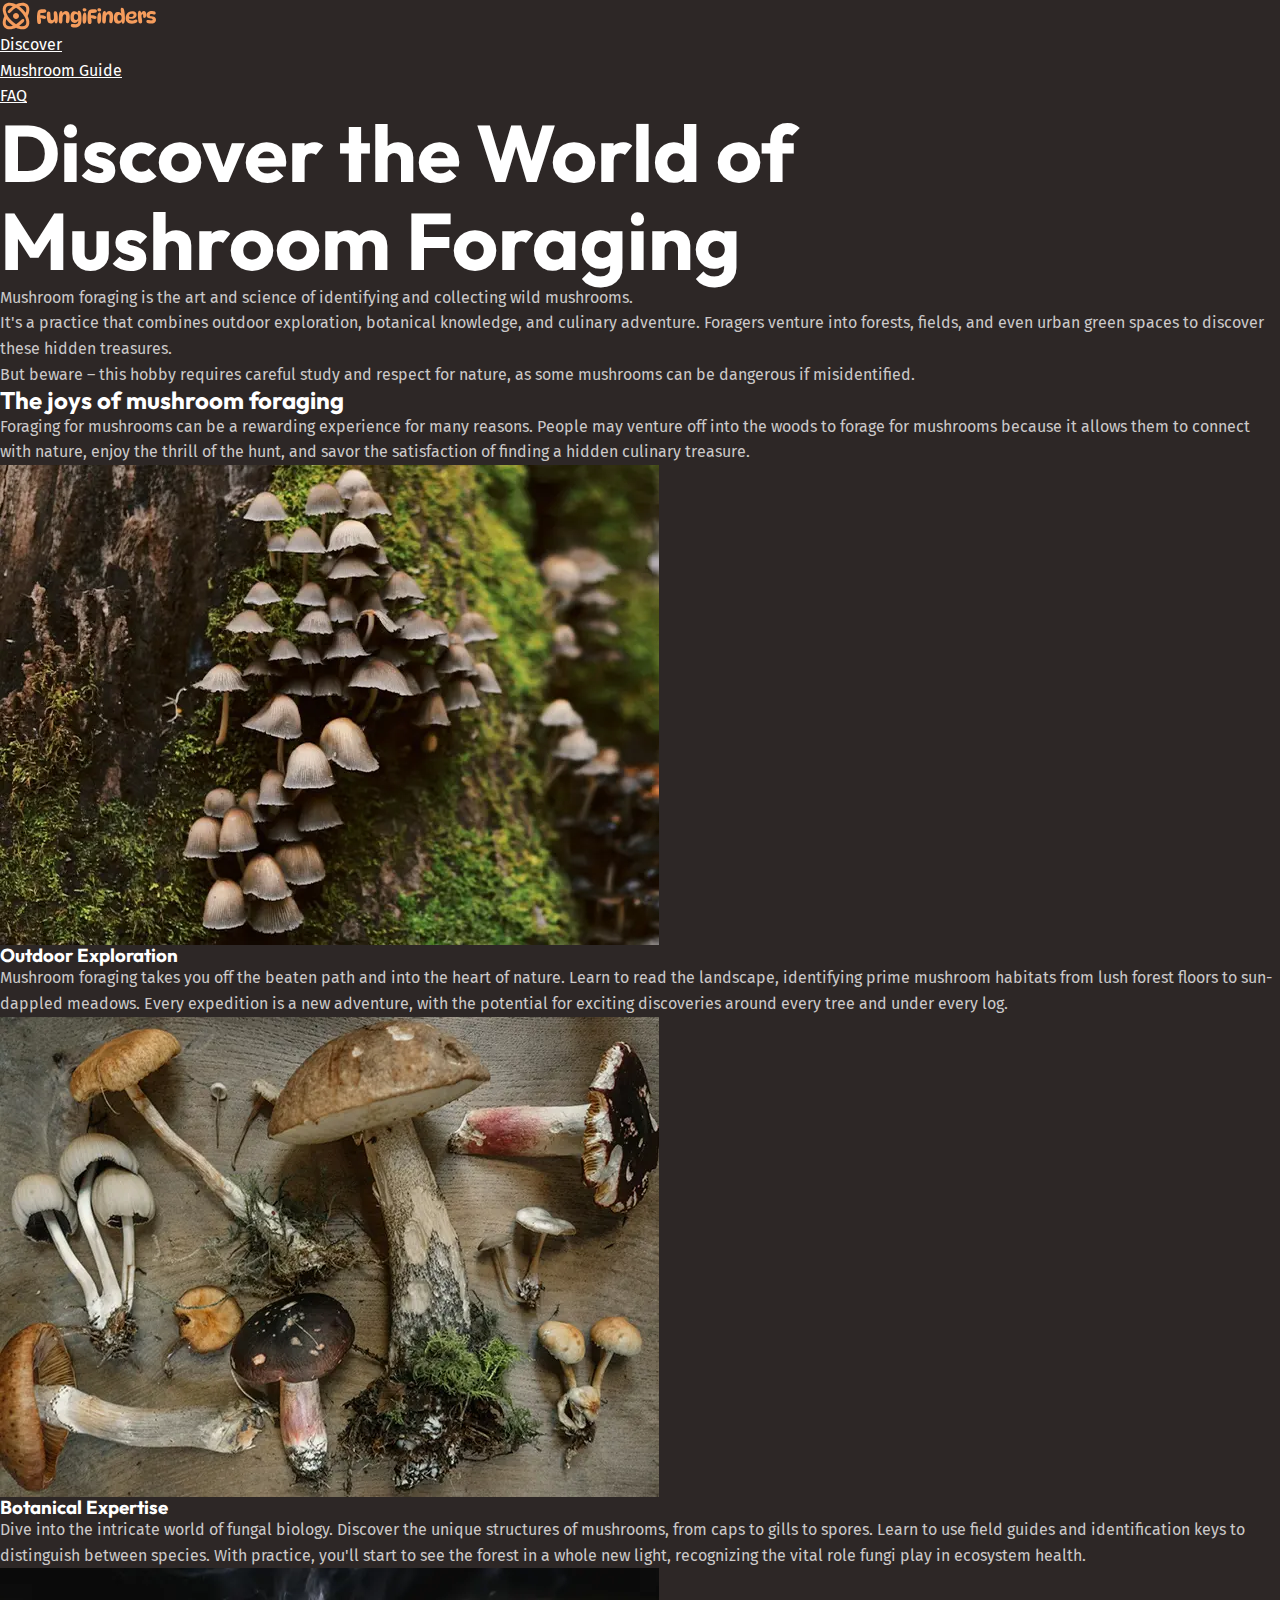
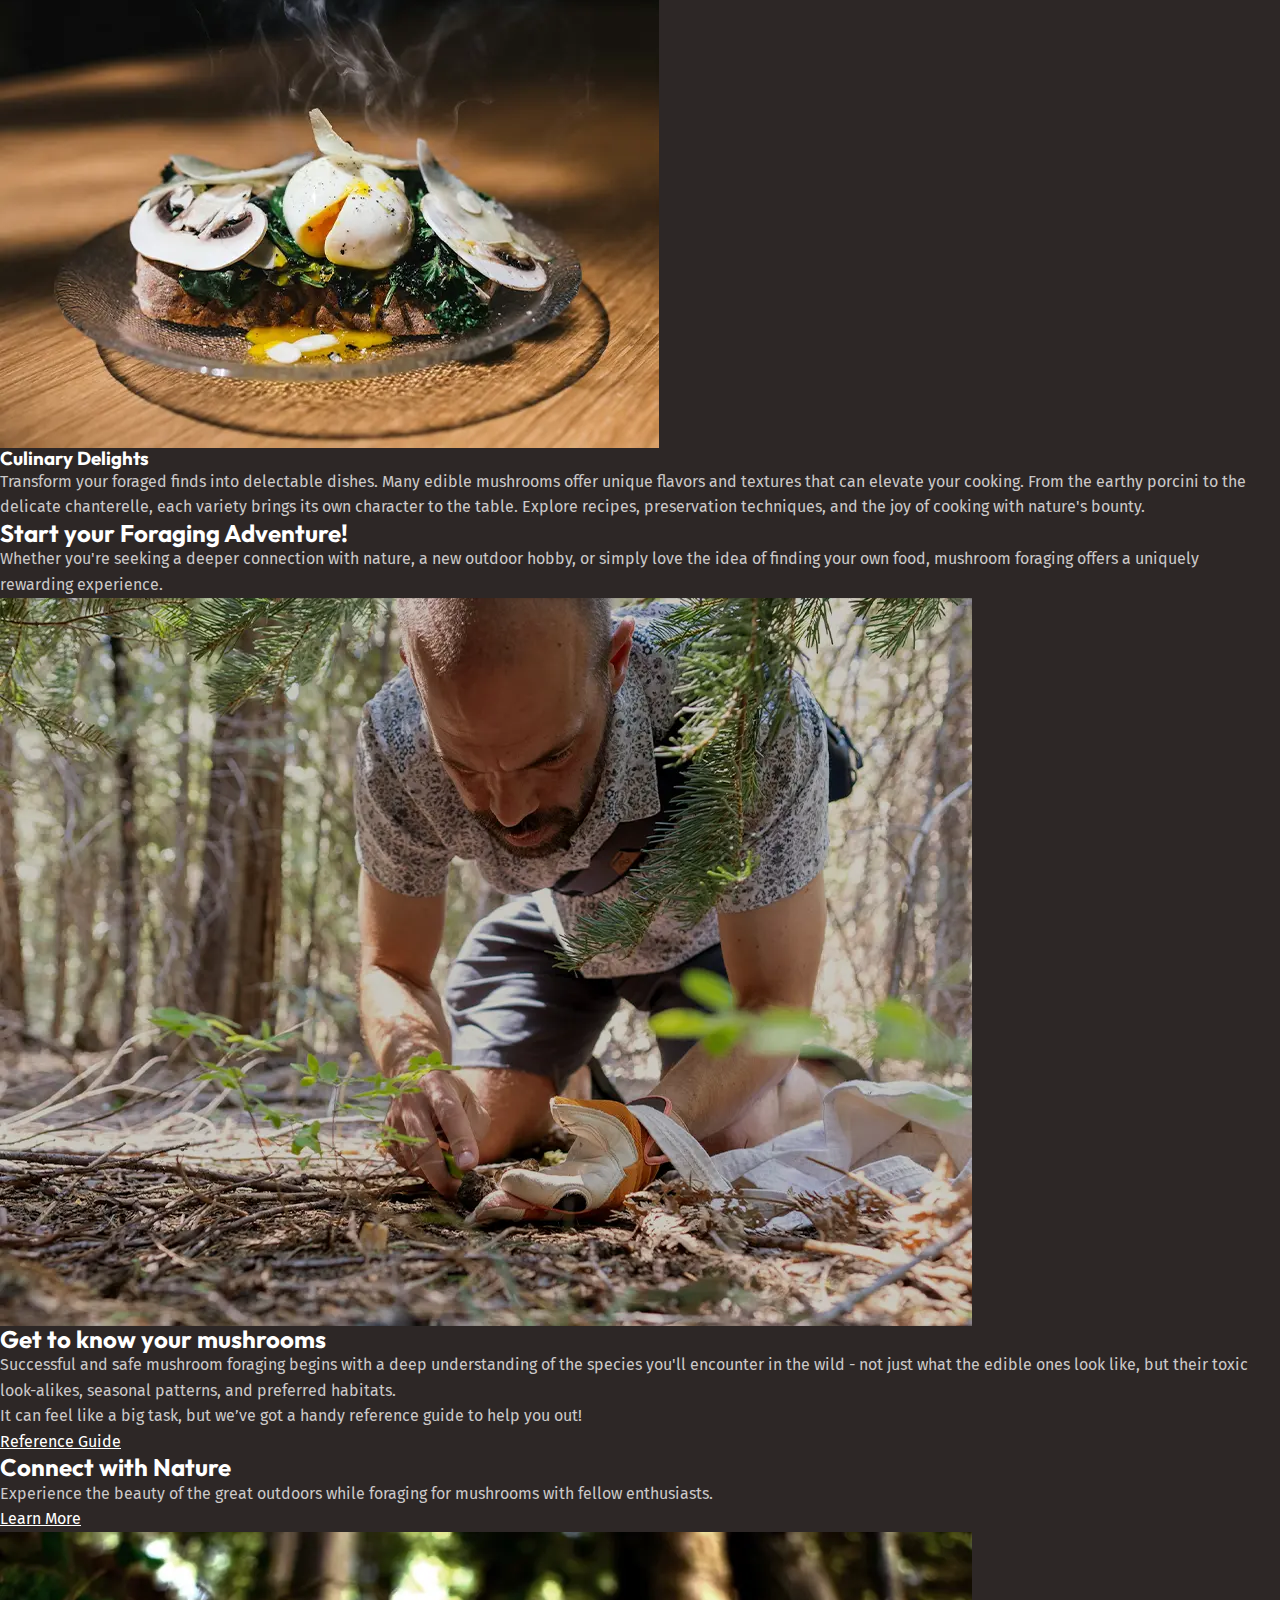
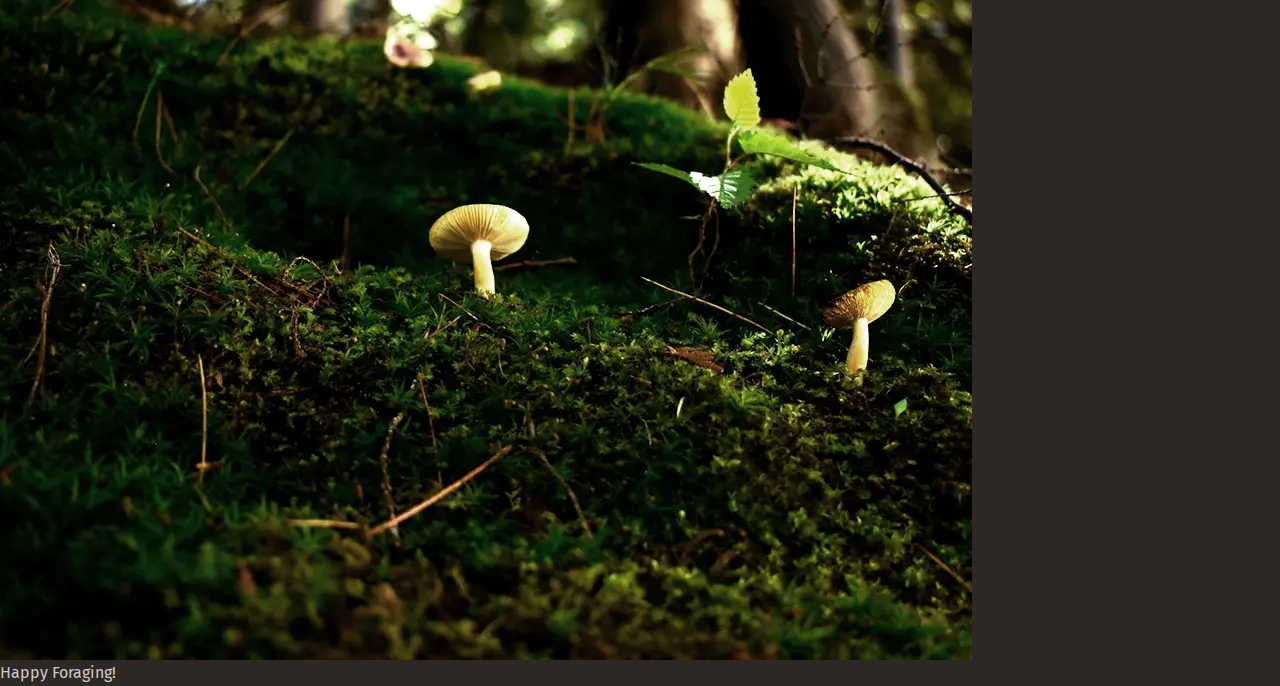
==== index.html @ 6bea9996 "Add home page html Structure, Css Reset and Add Assets" ====
<!DOCTYPE html>
<html lang="en">
  <head>
    <meta charset="UTF-8" />
    <meta name="viewport" content="width=device-width, initial-scale=1.0" />
    <title>Fungi Finders</title>
    <link href="https://fonts.googleapis.com" rel="preconnect" />
    <link href="https://fonts.gstatic.com" rel="preconnect" crossorigin />
    <link
      href="https://fonts.googleapis.com/css2?family=Fira+Sans:wght@400;700&family=Outfit:wght@100..900&display=swap"
      rel="stylesheet"
    />
    <link href="css/style.css" rel="stylesheet" />
  </head>
  <body>
    <header class="primary-header">
      <img src="/assets/fungi-finders.svg" alt="Fungi Finders" />
      <nav class="primary-navigation">
        <ul role="list">
          <li><a href="/">Discover</a></li>
          <li><a href="#">Mushroom Guide</a></li>
          <li><a href="#">FAQ</a></li>
        </ul>
      </nav>
    </header>

    <main>
      <section class="hero">
        <h1>Discover the World of Mushroom Foraging</h1>
        <p>
          Mushroom foraging is the art and science of identifying and collecting
          wild mushrooms.
        </p>
        <p>
          It's a practice that combines outdoor exploration, botanical
          knowledge, and culinary adventure. Foragers venture into forests,
          fields, and even urban green spaces to discover these hidden
          treasures.
        </p>
        <p>
          But beware – this hobby requires careful study and respect for nature,
          as some mushrooms can be dangerous if misidentified.
        </p>
      </section>
    </main>

    <section>
      <h2>The joys of mushroom foraging</h2>
      <p>
        Foraging for mushrooms can be a rewarding experience for many reasons.
        People may venture off into the woods to forage for mushrooms because it
        allows them to connect with nature, enjoy the thrill of the hunt, and
        savor the satisfaction of finding a hidden culinary treasure.
      </p>

      <div>
        <div class="card">
          <img
            src="/assets/outdoor-exploration.webp"
            alt="Tightly grouped brown mushrooms growing up a mossy tree trunk."
          />
          <h3>Outdoor Exploration</h3>
          <p>
            Mushroom foraging takes you off the beaten path and into the heart
            of nature. Learn to read the landscape, identifying prime mushroom
            habitats from lush forest floors to sun-dappled meadows. Every
            expedition is a new adventure, with the potential for exciting
            discoveries around every tree and under every log.
          </p>
        </div>
        <div class="card">
          <img
            src="/assets/botanical-expertise.webp"
            alt="Wild mushrooms on a table."
          />
          <h3>Botanical Expertise</h3>
          <p>
            Dive into the intricate world of fungal biology. Discover the unique
            structures of mushrooms, from caps to gills to spores. Learn to use
            field guides and identification keys to distinguish between species.
            With practice, you'll start to see the forest in a whole new light,
            recognizing the vital role fungi play in ecosystem health.
          </p>
        </div>
        <div class="card">
          <img
            src="/assets/culinary-delight.webp"
            alt="A plate of food with mushrooms on top."
          />
          <h3>Culinary Delights</h3>
          <p>
            Transform your foraged finds into delectable dishes. Many edible
            mushrooms offer unique flavors and textures that can elevate your
            cooking. From the earthy porcini to the delicate chanterelle, each
            variety brings its own character to the table. Explore recipes,
            preservation techniques, and the joy of cooking with nature's
            bounty.
          </p>
        </div>
      </div>
    </section>

    <section>
      <h2>Start your <span>Foraging Adventure!</span></h2>
      <p>
        Whether you're seeking a deeper connection with nature, a new outdoor
        hobby, or simply love the idea of finding your own food, mushroom
        foraging offers a uniquely rewarding experience.
      </p>
    </section>

    <section>
      <div>
        <div>
          <img
            src="/assets/get-to-know.webp"
            alt="A man on his hand and knees harvesting a wild mushroom in the forst"
          />
        </div>

        <div>
          <h2>Get to know your mushrooms</h2>
          <p>
            Successful and safe mushroom foraging begins with a deep
            understanding of the species you'll encounter in the wild - not just
            what the edible ones look like, but their toxic look-alikes,
            seasonal patterns, and preferred habitats.
          </p>
          <p>
            It can feel like a big task, but we’ve got a handy reference guide
            to help you out!
          </p>
          <a href="#" class="button">Reference Guide</a>
        </div>
      </div>
    </section>

    <section>
      <div>
        <div>
          <h2>Connect with Nature</h2>
          <p>
            Experience the beauty of the great outdoors while foraging for
            mushrooms with fellow enthusiasts.
          </p>
          <a href="#">Learn More</a>
        </div>

        <div>
          <img
            src="/assets/nature.webp"
            alt="A small white mushroom growing on a mossy forest floor."
          />
        </div>
      </div>
    </section>

    <footer class="site-footer">
      <p>Happy Foraging!</p>
      <a href="mailto:Abdullahgo924@gmail.com"></a>
    </footer>
  </body>
</html>
---- css/style.css ----
@layer reset, base;

@layer reset {
  *,
  *::before,
  *::after {
    box-sizing: border-box;
  }

  html {
    -moz-text-size-adjust: none;
    -webkit-text-size-adjust: none;
    text-size-adjust: none;
  }

  body,
  h1,
  h2,
  h3,
  h4,
  p,
  figure,
  blockquote,
  dl,
  dd {
    margin: 0;
  }

  [role="list"] {
    list-style: none;
    margin: 0;
    padding: 0;
  }

  body {
    min-block-size: 100vh;
    line-height: 1.6;
  }

  h1,
  h2,
  h3,
  button,
  input,
  label {
    line-height: 1.1;
  }

  h1,
  h2,
  h3,
  h4 {
    text-wrap: balance;
  }

  p,
  li {
    text-wrap: pretty;
  }

  img,
  picture {
    max-inline-size: 100%;
    display: block;
  }

  input,
  button,
  textarea,
  select {
    font: inherit;
  }
}

@layer base {
  :root {
    /* colors */
    --clr-black: #000501;
    --clr-white: #ffffff;
    --clr-tan: #b6b57b;
    --clr-green: #31b28a;
    --clr-blue: #007bff;
    --clr-lightgreen: #8cdfc5;
    --clr-red: #ff4404;

    --clr-green-400: #659477;
    --clr-greeen-500: #3b8256;
    --clr-green-600: #23412f;
    --clr-brown-500: #423d3c;
    --clr-brown-600: #383231;
    --clr-brown-700: #2d2726;
    --clr-brown-800: #292424;
    --clr-brown-900: #221e1e;
    --clr-orange-500: #875c36;
    --clr-gray-100: #cbc9c9;
    --clr-brand-400: #f7b687;
    --clr-brand-500: #f59c5c;
    --clr-red-500: #7e3e3f;
    --clr-teal-500: #377e86;

    --shadow: rgba(0, 0, 0, 0.15) 0px 4px 12px;

    /* fonts, font sizes */

    --ff-heading: "Outfit", sans-serif;
    --ff-body: "Fira Sans", sans-serif;

    --fs-300: 0.875rem;
    --fs-400: 1rem;
    --fs-500: 1.125rem;
    --fs-600: 1.25rem;
    --fs-700: 1.5rem;
    --fs-800: 2rem;
    --fs-900: 3.75rem;
    --fs-1000: 3.75rem;

    @media (width > 760px) {
      --fs-500: 1.25rem;
      --fs-600: 1.5rem;
      --fs-700: 2rem;
      --fs-800: 3rem;
      --fs-900: 5rem;
      --fs-1000: 7.5rem;
    }
  }

  :root {
    /* color of the text */
    --text-main: var(--clr-gray-100);
    --text-high-contrast: var(--clr-white);
    --text-brand: var(--clr-brand-500);
    --text-brand-light: var(--clr-brand-400);

    /* color of the bg */
    --background-accent-light: var(--clr-green-400);
    --background-accent-main: var(--clr-green-500);
    --background-accent-dark: var(--clr-green-600);

    --background-extra-light: var(--clr-brown-500);
    --background-light: var(--clr-brown-600);
    --background-main: var(--clr-brown-700);
    --background-dark: var(--clr-brown-800);
    --background-extra-dark: var(--clr-brown-900);

    /* font size of the text */
    --font-size-heading-sm: var(--fs-700);
    --font-size-heading-regular: var(--fs-800);
    --font-size-heading-lg: var(--fs-900);
    --font-size-heading-xl: var(--fs-1000);

    --font-size-sm: var(--fs-300);
    --font-size-regular: var(--fs-400);
    --font-size-md: var(--fs-500);
    --font-size-lg: var(--fs-600);

    /* border radius size */
    --border-radius-1: 0.25rem;
    --border-radius-2: 0.5rem;
    --border-radius-3: 0.75rem;
  }

  html {
    font-family: var(--ff-body);
    line-height: 1.6;
  }

  body {
    font-size: var(--font-size-regular);
    color: var(--text-main);
    background-color: var(--background-main);
  }

  h1,
  h2,
  h3,
  h4 {
    font-family: var(--ff-heading);
    color: var(--text-high-contrast);
  }

  h1 {
    font-size: var(--font-size-heading-lg);
  }

  a {
    color: var(--text-high-contrast);
  }

  a:hover,
  a:focus-visible {
    color: var(--text-brand-light);
  }
}
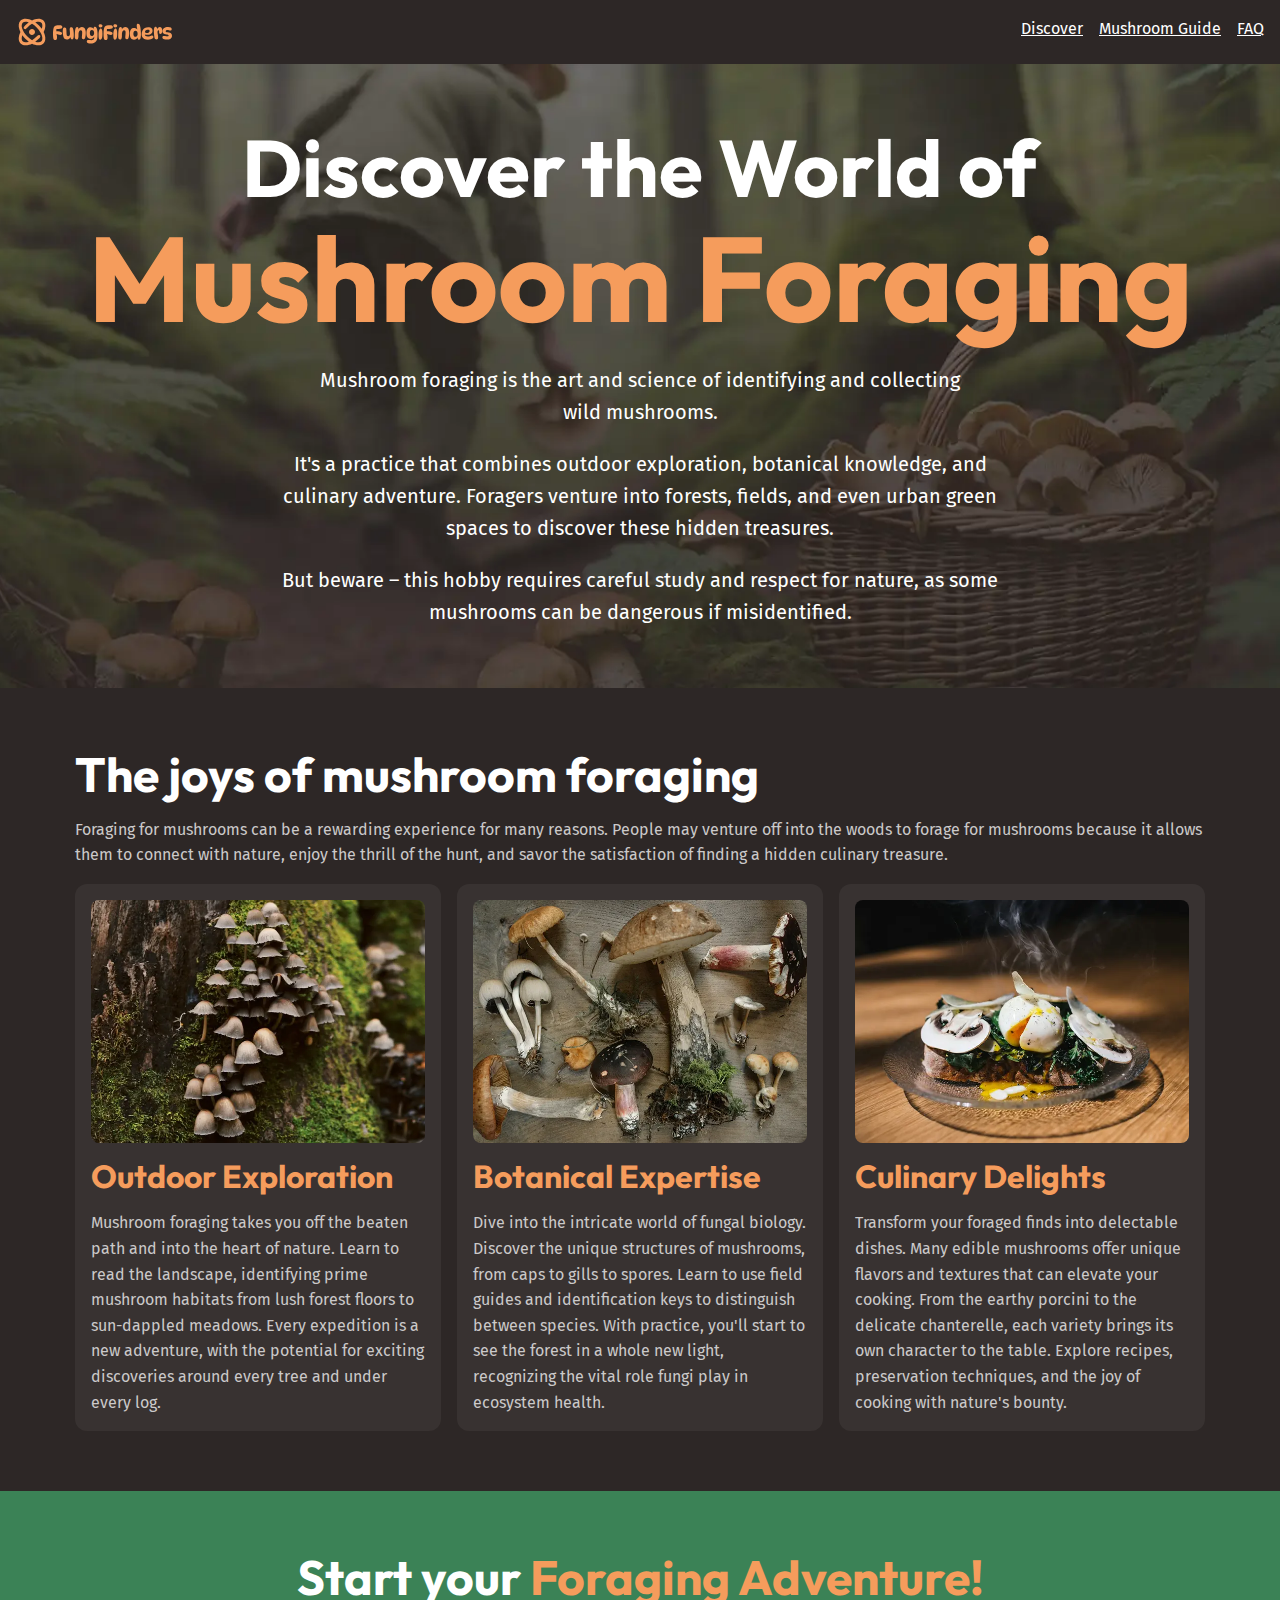
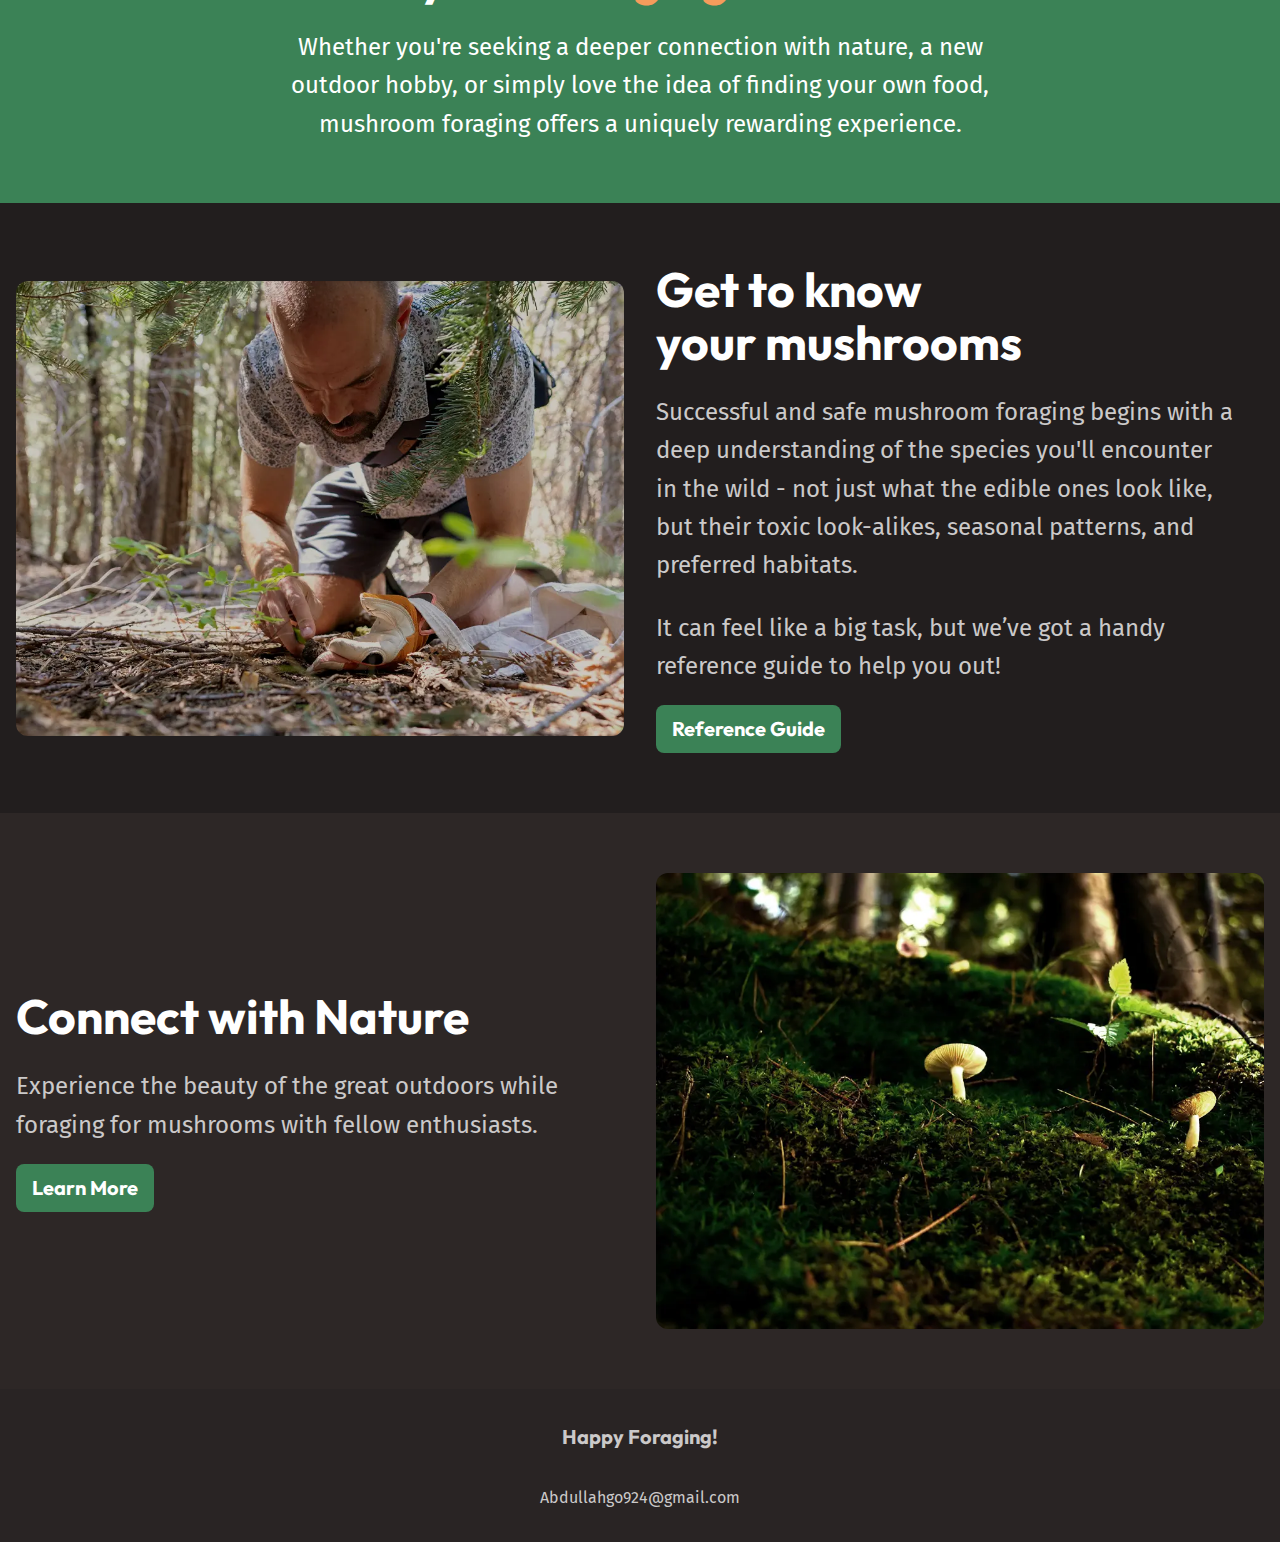
==== commit 23e1fcea: "Design the page" ====
--- a/index.html
+++ b/index.html
@@ -13,151 +13,188 @@
     <link href="css/style.css" rel="stylesheet" />
   </head>
   <body>
-    <header class="primary-header">
-      <img src="/assets/fungi-finders.svg" alt="Fungi Finders" />
-      <nav class="primary-navigation">
-        <ul role="list">
-          <li><a href="/">Discover</a></li>
-          <li><a href="#">Mushroom Guide</a></li>
-          <li><a href="#">FAQ</a></li>
-        </ul>
-      </nav>
+    <header class="site-header">
+      <div class="wrapper" data-width="wide">
+        <div class="site-header__inner">
+          <img src="/assets/fungi-finders.svg" alt="Fungi Finders" />
+          <nav class="primary-navigation">
+            <ul role="list">
+              <li><a href="/">Discover</a></li>
+              <li><a href="#">Mushroom Guide</a></li>
+              <li><a href="#">FAQ</a></li>
+            </ul>
+          </nav>
+        </div>
+      </div>
     </header>
 
     <main>
-      <section class="hero">
-        <h1>Discover the World of Mushroom Foraging</h1>
-        <p>
-          Mushroom foraging is the art and science of identifying and collecting
-          wild mushrooms.
-        </p>
-        <p>
-          It's a practice that combines outdoor exploration, botanical
-          knowledge, and culinary adventure. Foragers venture into forests,
-          fields, and even urban green spaces to discover these hidden
-          treasures.
-        </p>
-        <p>
-          But beware – this hobby requires careful study and respect for nature,
-          as some mushrooms can be dangerous if misidentified.
-        </p>
+      <section class="hero flow section" data-padding="compact">
+        <div class="wrapper">
+          <h1 class="hero__title">Discover the World of <span>Mushroom Foraging</span></h1>
+        </div>
+        <div class="wrapper" data-width="narrow">
+          <div class="flow">
+            <p>
+              Mushroom foraging is the art and science of identifying and
+              collecting wild mushrooms.
+            </p>
+            <p>
+              It's a practice that combines outdoor exploration, botanical
+              knowledge, and culinary adventure. Foragers venture into forests,
+              fields, and even urban green spaces to discover these hidden
+              treasures.
+            </p>
+            <p>
+              But beware – this hobby requires careful study and respect for
+              nature, as some mushrooms can be dangerous if misidentified.
+            </p>
+          </div>
+        </div>
+      </section>
+
+      <section class="section">
+        <div class="wrapper flow">
+          <h2 class="section-title">The joys of mushroom foraging</h2>
+          <p>
+            Foraging for mushrooms can be a rewarding experience for many
+            reasons. People may venture off into the woods to forage for
+            mushrooms because it allows them to connect with nature, enjoy the
+            thrill of the hunt, and savor the satisfaction of finding a hidden
+            culinary treasure.
+          </p>
+          <div class="equal-columns">
+            <div class="card">
+              <img
+                src="/assets/outdoor-exploration.webp"
+                alt="Tightly grouped brown mushrooms growing up a mossy tree trunk."
+              />
+              <h3 class="card__title">Outdoor Exploration</h3>
+              <p>
+                Mushroom foraging takes you off the beaten path and into the
+                heart of nature. Learn to read the landscape, identifying prime
+                mushroom habitats from lush forest floors to sun-dappled
+                meadows. Every expedition is a new adventure, with the potential
+                for exciting discoveries around every tree and under every log.
+              </p>
+            </div>
+            <div class="card">
+              <img
+                src="/assets/botanical-expertise.webp"
+                alt="Wild mushrooms on a table."
+              />
+              <h3 class="card__title">Botanical Expertise</h3>
+              <p>
+                Dive into the intricate world of fungal biology. Discover the
+                unique structures of mushrooms, from caps to gills to spores.
+                Learn to use field guides and identification keys to distinguish
+                between species. With practice, you'll start to see the forest
+                in a whole new light, recognizing the vital role fungi play in
+                ecosystem health.
+              </p>
+            </div>
+            <div class="card">
+              <img
+                src="/assets/culinary-delight.webp"
+                alt="A plate of food with mushrooms on top."
+              />
+              <h3 class="card__title">Culinary Delights</h3>
+              <p>
+                Transform your foraged finds into delectable dishes. Many edible
+                mushrooms offer unique flavors and textures that can elevate
+                your cooking. From the earthy porcini to the delicate
+                chanterelle, each variety brings its own character to the table.
+                Explore recipes, preservation techniques, and the joy of cooking
+                with nature's bounty.
+              </p>
+            </div>
+          </div>
+        </div>
+      </section>
+
+      <section
+        class="bg-accent-main text-center section"
+        data-padding="compact"
+      >
+        <div class="wrapper" data-width="narrow">
+          <div class="flow font-size-lg text-high-contrast">
+            <h2 class="section-title">
+              Start your <span class="text-brand">Foraging Adventure!</span>
+            </h2>
+            <p>
+              Whether you're seeking a deeper connection with nature, a new
+              outdoor hobby, or simply love the idea of finding your own food,
+              mushroom foraging offers a uniquely rewarding experience.
+            </p>
+          </div>
+        </div>
+      </section>
+
+      <section class="bg-extra-dark section">
+        <div class="wrapper" data-width="wide">
+          <div class="equal-columns" data-gap="large" data-alignment="centered">
+            <div>
+              <img
+                src="/assets/get-to-know.webp"
+                alt="A man on his hand and knees harvesting a wild mushroom in the forst"
+              />
+            </div>
+
+            <div class="flow font-size-lg">
+              <h2 class="section-title">Get to know your mushrooms</h2>
+              <p>
+                Successful and safe mushroom foraging begins with a deep
+                understanding of the species you'll encounter in the wild - not
+                just what the edible ones look like, but their toxic
+                look-alikes, seasonal patterns, and preferred habitats.
+              </p>
+              <p>
+                It can feel like a big task, but we’ve got a handy reference
+                guide to help you out!
+              </p>
+              <a href="#" class="button">
+                <span class="visually-hidden"
+                  >Learn more about wild mushrooms using our handy
+                </span>
+                Reference Guide
+              </a>
+            </div>
+          </div>
+        </div>
+      </section>
+
+      <section class="section">
+        <div class="wrapper" data-width="wide">
+          <div class="equal-columns" data-gap="large" data-alignment="centered">
+            <div class="flow font-size-lg">
+              <h2 class="section-title">Connect with Nature</h2>
+              <p>
+                Experience the beauty of the great outdoors while foraging for
+                mushrooms with fellow enthusiasts.
+              </p>
+              <a href="#" class="button"
+                >Learn More
+                <span class="visually-hidden"
+                  >about the different types of mushrooms using our handy
+                  mushroom guide.</span
+                ></a
+              >
+            </div>
+
+            <div>
+              <img
+                src="/assets/nature.webp"
+                alt="A small white mushroom growing on a mossy forest floor."
+              />
+            </div>
+          </div>
+        </div>
       </section>
     </main>
 
-    <section>
-      <h2>The joys of mushroom foraging</h2>
-      <p>
-        Foraging for mushrooms can be a rewarding experience for many reasons.
-        People may venture off into the woods to forage for mushrooms because it
-        allows them to connect with nature, enjoy the thrill of the hunt, and
-        savor the satisfaction of finding a hidden culinary treasure.
-      </p>
-
-      <div>
-        <div class="card">
-          <img
-            src="/assets/outdoor-exploration.webp"
-            alt="Tightly grouped brown mushrooms growing up a mossy tree trunk."
-          />
-          <h3>Outdoor Exploration</h3>
-          <p>
-            Mushroom foraging takes you off the beaten path and into the heart
-            of nature. Learn to read the landscape, identifying prime mushroom
-            habitats from lush forest floors to sun-dappled meadows. Every
-            expedition is a new adventure, with the potential for exciting
-            discoveries around every tree and under every log.
-          </p>
-        </div>
-        <div class="card">
-          <img
-            src="/assets/botanical-expertise.webp"
-            alt="Wild mushrooms on a table."
-          />
-          <h3>Botanical Expertise</h3>
-          <p>
-            Dive into the intricate world of fungal biology. Discover the unique
-            structures of mushrooms, from caps to gills to spores. Learn to use
-            field guides and identification keys to distinguish between species.
-            With practice, you'll start to see the forest in a whole new light,
-            recognizing the vital role fungi play in ecosystem health.
-          </p>
-        </div>
-        <div class="card">
-          <img
-            src="/assets/culinary-delight.webp"
-            alt="A plate of food with mushrooms on top."
-          />
-          <h3>Culinary Delights</h3>
-          <p>
-            Transform your foraged finds into delectable dishes. Many edible
-            mushrooms offer unique flavors and textures that can elevate your
-            cooking. From the earthy porcini to the delicate chanterelle, each
-            variety brings its own character to the table. Explore recipes,
-            preservation techniques, and the joy of cooking with nature's
-            bounty.
-          </p>
-        </div>
-      </div>
-    </section>
-
-    <section>
-      <h2>Start your <span>Foraging Adventure!</span></h2>
-      <p>
-        Whether you're seeking a deeper connection with nature, a new outdoor
-        hobby, or simply love the idea of finding your own food, mushroom
-        foraging offers a uniquely rewarding experience.
-      </p>
-    </section>
-
-    <section>
-      <div>
-        <div>
-          <img
-            src="/assets/get-to-know.webp"
-            alt="A man on his hand and knees harvesting a wild mushroom in the forst"
-          />
-        </div>
-
-        <div>
-          <h2>Get to know your mushrooms</h2>
-          <p>
-            Successful and safe mushroom foraging begins with a deep
-            understanding of the species you'll encounter in the wild - not just
-            what the edible ones look like, but their toxic look-alikes,
-            seasonal patterns, and preferred habitats.
-          </p>
-          <p>
-            It can feel like a big task, but we’ve got a handy reference guide
-            to help you out!
-          </p>
-          <a href="#" class="button">Reference Guide</a>
-        </div>
-      </div>
-    </section>
-
-    <section>
-      <div>
-        <div>
-          <h2>Connect with Nature</h2>
-          <p>
-            Experience the beauty of the great outdoors while foraging for
-            mushrooms with fellow enthusiasts.
-          </p>
-          <a href="#">Learn More</a>
-        </div>
-
-        <div>
-          <img
-            src="/assets/nature.webp"
-            alt="A small white mushroom growing on a mossy forest floor."
-          />
-        </div>
-      </div>
-    </section>
-
     <footer class="site-footer">
-      <p>Happy Foraging!</p>
-      <a href="mailto:Abdullahgo924@gmail.com"></a>
+      <p class="site-footer__title">Happy Foraging!</p>
+      <a href="mailto:Abdullahgo924@gmail.com">Abdullahgo924@gmail.com</a>
     </footer>
   </body>
 </html>
--- a/css/style.css
+++ b/css/style.css
@@ -84,7 +84,7 @@
     --clr-red: #ff4404;
 
     --clr-green-400: #659477;
-    --clr-greeen-500: #3b8256;
+    --clr-green-500: #3b8256;
     --clr-green-600: #23412f;
     --clr-brown-500: #423d3c;
     --clr-brown-600: #383231;
@@ -190,4 +190,296 @@
   a:focus-visible {
     color: var(--text-brand-light);
   }
+
+  img {
+    border-radius: var(--border-radius-3);
+  }
 }
+
+@layer layout {
+  
+  .flow > * + * { /* ==    > :not(:first-child)     */
+    margin-top: var(--flow-spacer, 1em);
+  }
+
+  .grid-flow {
+    display: grid;
+    gap: var(--grid-flow-gap, 1rem);
+  }
+
+  .equal-columns {
+    display: grid;
+    gap: var(--equal-columns-gap, 1rem); /* if we don't have one */
+    align-items: var(--equal-columns-vertical-alignment, stretch); 
+
+    @media (width > 760px) {
+      grid-auto-flow: column;
+      grid-auto-columns: 1fr;
+    }
+
+    &[data-gap="large"] {
+      --equal-columns-gap: 2rem;
+    }
+
+    &[data-alignment="centered"] {
+      --equal-columns-vertical-alignment: center;
+    }
+  }
+
+  .flex-equal-columns {
+    display: flex;
+    gap: var(--equal-columns-gap, 1rem);
+    flex-wrap: wrap;
+    > * {
+      flex: 1;
+    }
+
+    @media (width < 760px) {
+      flex-direction: column;
+    }
+
+    &[data-gap="large"] {
+      --equal-columns-gap: 2rem;
+    }
+
+    &[data-alignment="centered"] {
+      --equal-columns-vertical-alignment: center;
+    }
+  }
+
+  .section {
+    --padding: 3.75rem;
+    padding-block: var(--padding);
+
+    @media (width > 760) {
+      --padding: 8rem;
+
+      &[data-padding="compact"] {
+        --padding: 4.5rem;
+      }
+    }
+  }
+  .wrapper {
+    --wrapper-max-width: 1130px;
+    max-width: var(--wrapper-max-width);
+    margin-inline: auto;
+    padding-inline: 1rem;
+    box-sizing: content-box;
+
+    &[data-width="narrow"] {
+      --wrapper-max-width: 720px;
+    }
+
+    &[data-width="wide"] {
+      --wrapper-max-width: 1330px;
+    }
+  }
+}
+
+@layer components {
+  .site-header {
+    padding-block: 1rem;
+  }
+  .site-header__inner {
+    display: flex;
+    gap: .5rem 1rem;
+    flex-wrap: wrap;
+    justify-content: space-between;
+  }
+
+  .primary-navigation {
+    ul {
+      display: flex;
+      flex-wrap: wrap;
+      gap: .5rem 1rem;
+    }
+  }
+
+  .site-footer {
+    text-align: center;
+    background-color: var(--background-dark);
+    padding-block: 2rem;
+    display: grid;
+    gap: 2rem;
+
+    a {
+      text-decoration: none;
+      color: var(--text-main);
+    }
+
+    a:hover, a:focus-visible {
+      color: var(--text-brand-light);
+    }
+  }
+
+  .site-footer__title {
+    font-size: var(--font-size-md);
+    font-family: var(--ff-heading);
+    font-weight: 700;
+  }
+
+  .hero {
+    text-align: center;
+    font-size: var(--font-size-md);
+    color: var(--text-high-contrast);
+    background-image: url(/assets/hero.webp);
+    background-size: cover;
+    background-position: center;
+  }
+
+  .hero__title {
+    font-size: var(--font-size-heading-lg);
+
+    span {
+      font-size: var(--font-size-heading-xl);
+      color: var(--text-brand);
+      display: block;
+    }
+  }
+
+  .card {
+    display: grid;
+    gap: var(--car-gap, 1rem);
+    padding: 1rem;
+    background-color: var(--background-light);
+    border-radius: var(--border-radius-3);  
+    
+    img {
+      border-radius: var(--border-radius-2);
+    }
+  }
+
+  .card__title {
+    font-size: var(--card-title-font-size, var(--font-size-heading-sm));
+    color: var(--card-title-color, var(--text-brand));
+  }
+
+  /* parent of them */
+  /* .equal-columns {
+    --card-title-font-size: 1rem;
+    --card-title-color: purple;
+  } */
+
+  .button {
+    display: inline-flex;
+    font-size: var(--font-size-md);
+    text-decoration: none;
+    cursor: pointer;
+    padding: .5rem 1rem;
+    background-color: var(--background-accent-main);
+    font-family: var(--ff-heading);
+    font-weight: 700;
+    border-radius: var(--border-radius-2);
+    
+  }
+
+  .button:hover, .button:focus-visible {
+    color: var(--text-high-contrast);
+    background-color: var(--background-accent-light);
+  }
+}
+
+@layer utilities {
+  .visually-hidden {
+    /* screen reader only  */
+    clip: rect(0 0 0 0);
+    clip-path: inset(50%);
+    height: 1px;
+    overflow: hidden;
+    position: absolute;
+    white-space: nowrap;
+    width: 1px;
+  }
+
+  .text-center {
+    text-align: center;
+  }
+
+  .section-title {
+    font-size: var(--font-size-heading-regular);
+  }
+
+  /* color of the text */
+  .text-main {
+    color: var(--text-main);
+  }
+
+  .text-high-contrast {
+    color: var(--text-high-contrast);
+  }
+
+  .text-brand {
+    color: var(--text-brand);
+  }
+
+  .text-brand-light {
+    color: var(--text-brand-light);
+  }
+
+  /* color of the bg */
+  .bg-main {
+    background-color: var(--background-main);
+  }
+
+  .bg-accent-light {
+    background-color: var(--background-accent-light);
+  }
+
+  .bg-accent-main {
+    background-color: var(--background-accent-main);
+  }
+
+  .bg-accent-dark {
+    background-color: var(--background-accent-dark);
+  }
+
+  .bg-extra-light {
+    background-color: var(--background-extra-light);
+  }
+
+  .bg-base {
+    background-color: var(--background-base);
+  }
+
+  .bg-light {
+    background-color: var(--background-light);
+  }
+
+  .bg-dark {
+    background-color: var(--background-dark);
+  }
+
+  .bg-extra-dark {
+    background-color: var(--background-extra-dark);
+  }
+
+  /* font size of the text */
+  .font-heading-sm {
+    font-size: var(--font-size-heading-sm);
+  }
+
+  .font-heading-regular {
+    font-size: var(--font-size-heading-regular);
+  }
+
+  .font-heading-lg {
+    font-size: var(--font-size-heading-lg);
+  }
+
+  .font-heading-xl {
+    font-size: var(--font-size-heading-xl);
+  }
+
+  .font-size-sm {
+    font-size: var(--font-size-sm);
+  }
+  .font-size-regular {
+    font-size: var(--font-size-regular);
+  }
+  .font-size-md {
+    font-size: var(--font-size-md);
+  }
+  .font-size-lg {
+    font-size: var(--font-size-lg);
+  }
+}
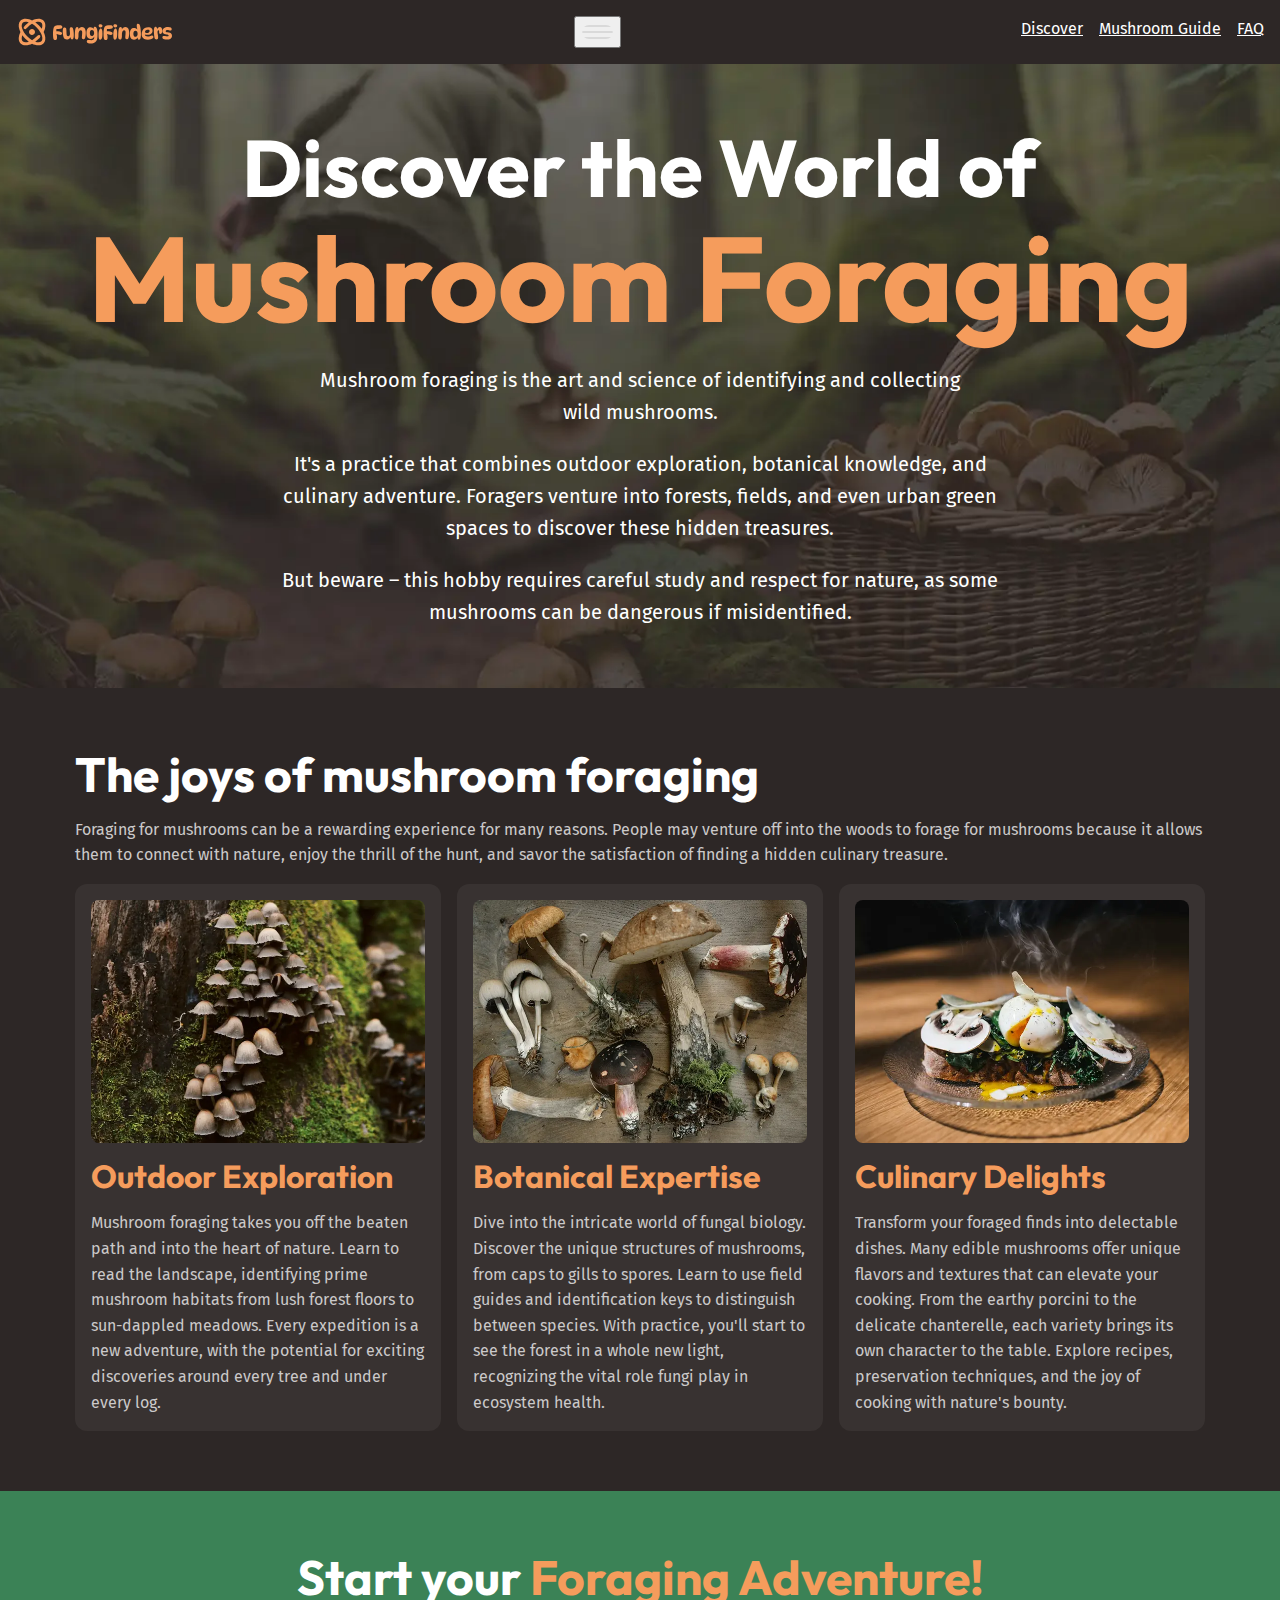
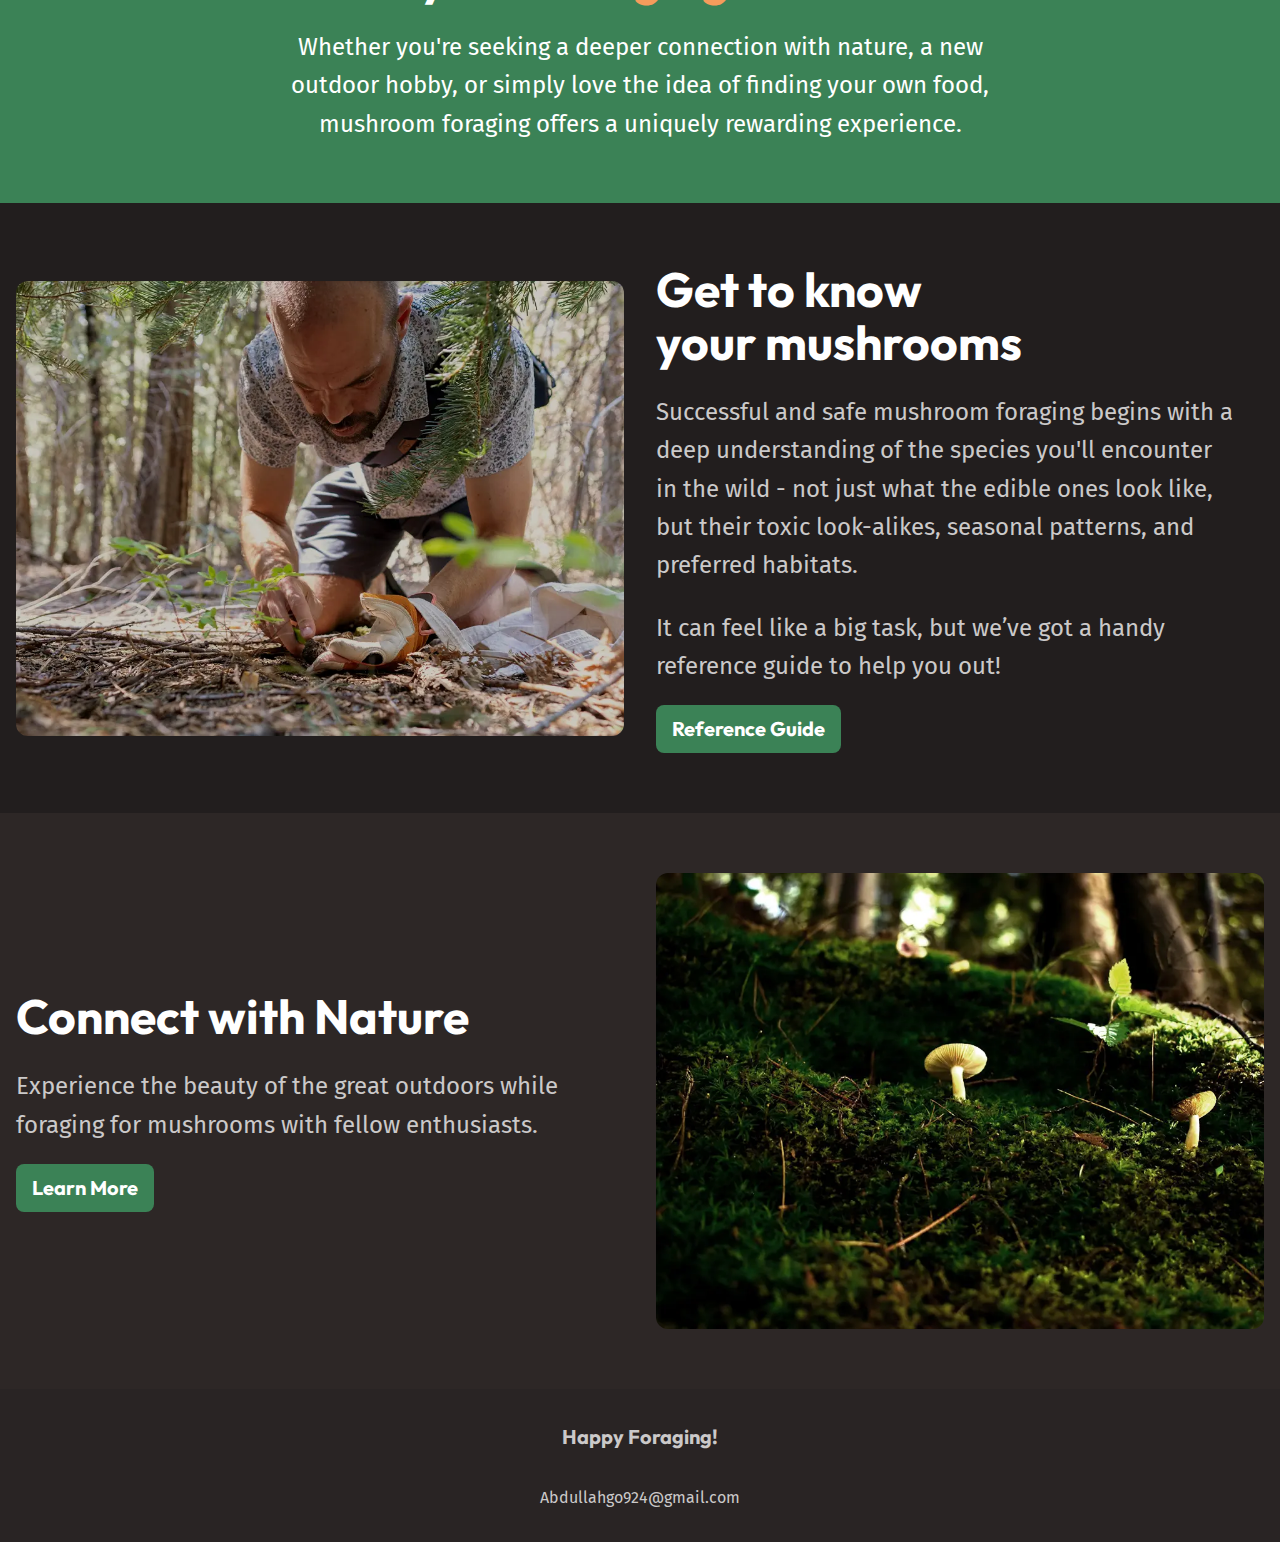
==== commit d54d519d: "Add humburger button" ====
--- a/index.html
+++ b/index.html
@@ -17,7 +17,12 @@
       <div class="wrapper" data-width="wide">
         <div class="site-header__inner">
           <img src="/assets/fungi-finders.svg" alt="Fungi Finders" />
-          <nav class="primary-navigation">
+
+          <button aria-controls="primary-nav" aria-expanded="false">
+            <span class="visually-hidden">Menu</span>
+            <img src="/assets/hamburger.svg" alt="humburger menu">
+          </button>
+          <nav id="primary-nav" class="primary-navigation">
             <ul role="list">
               <li><a href="/">Discover</a></li>
               <li><a href="#">Mushroom Guide</a></li>
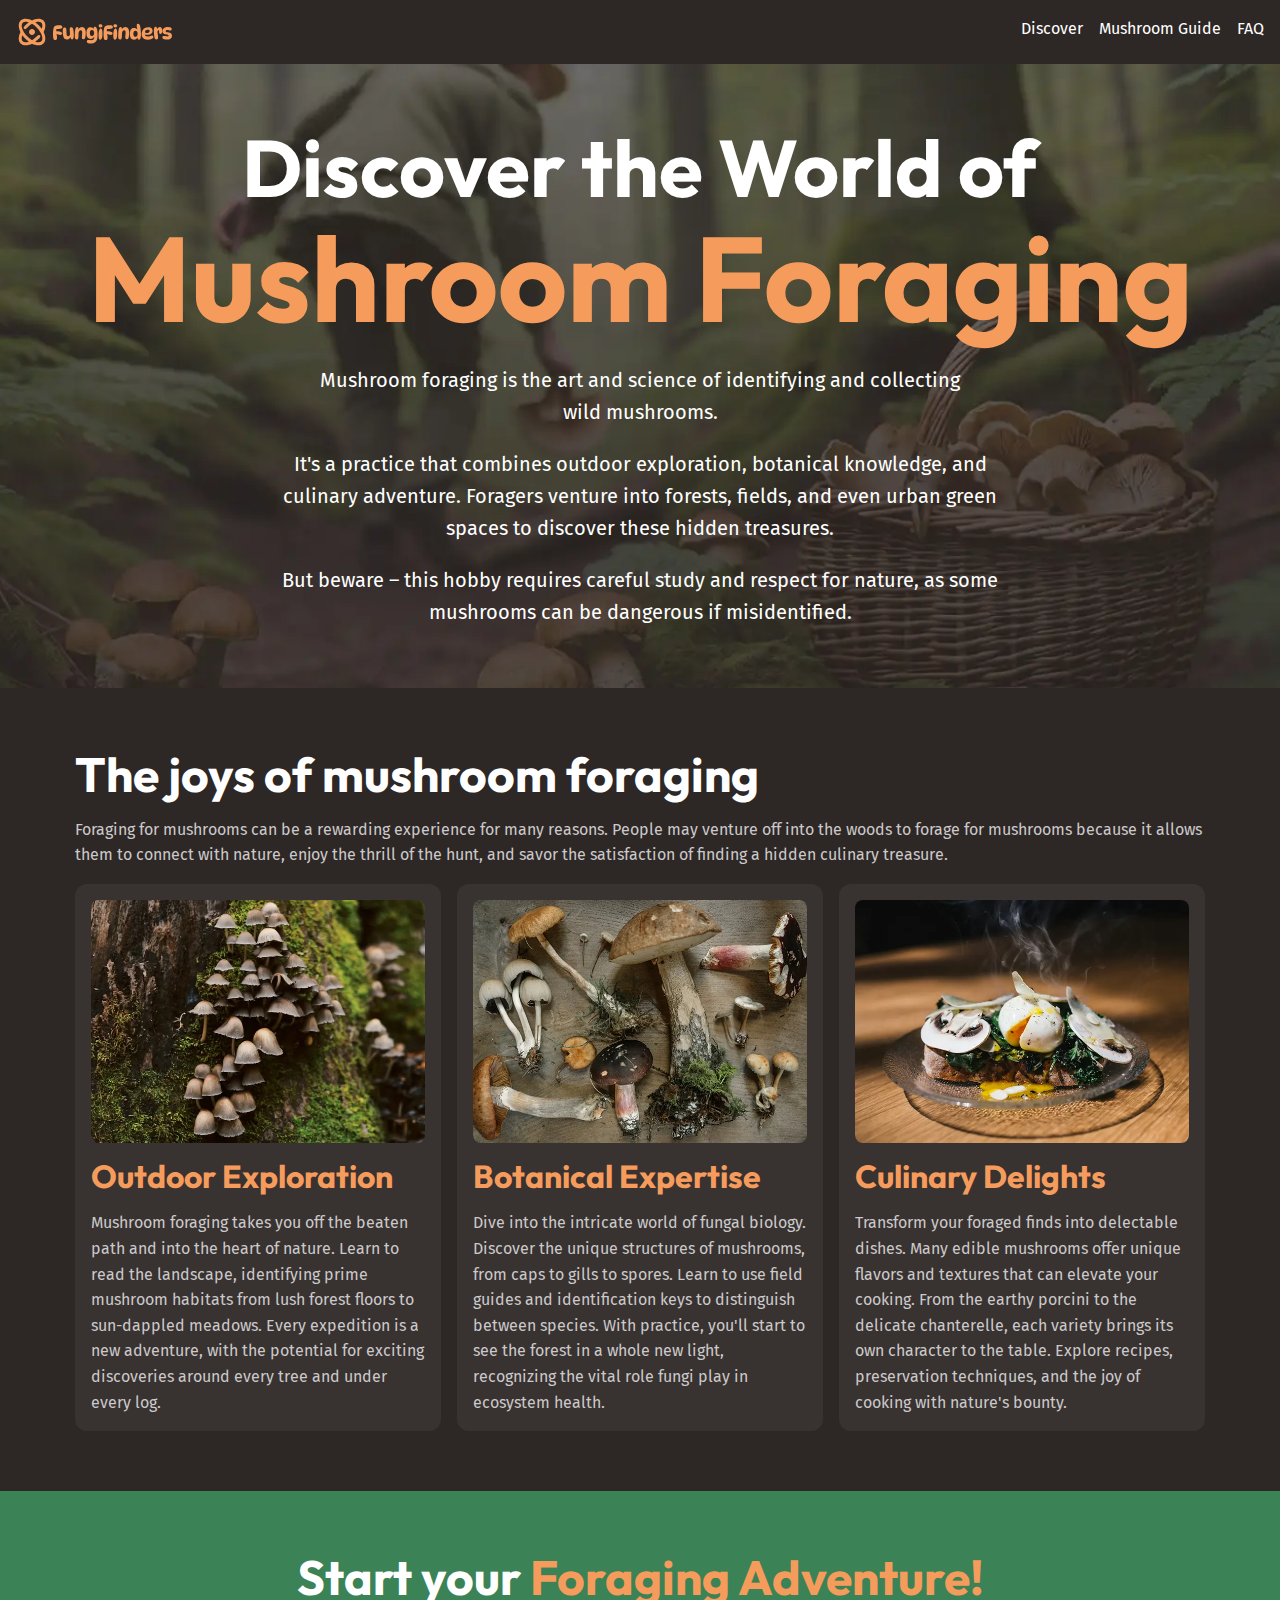
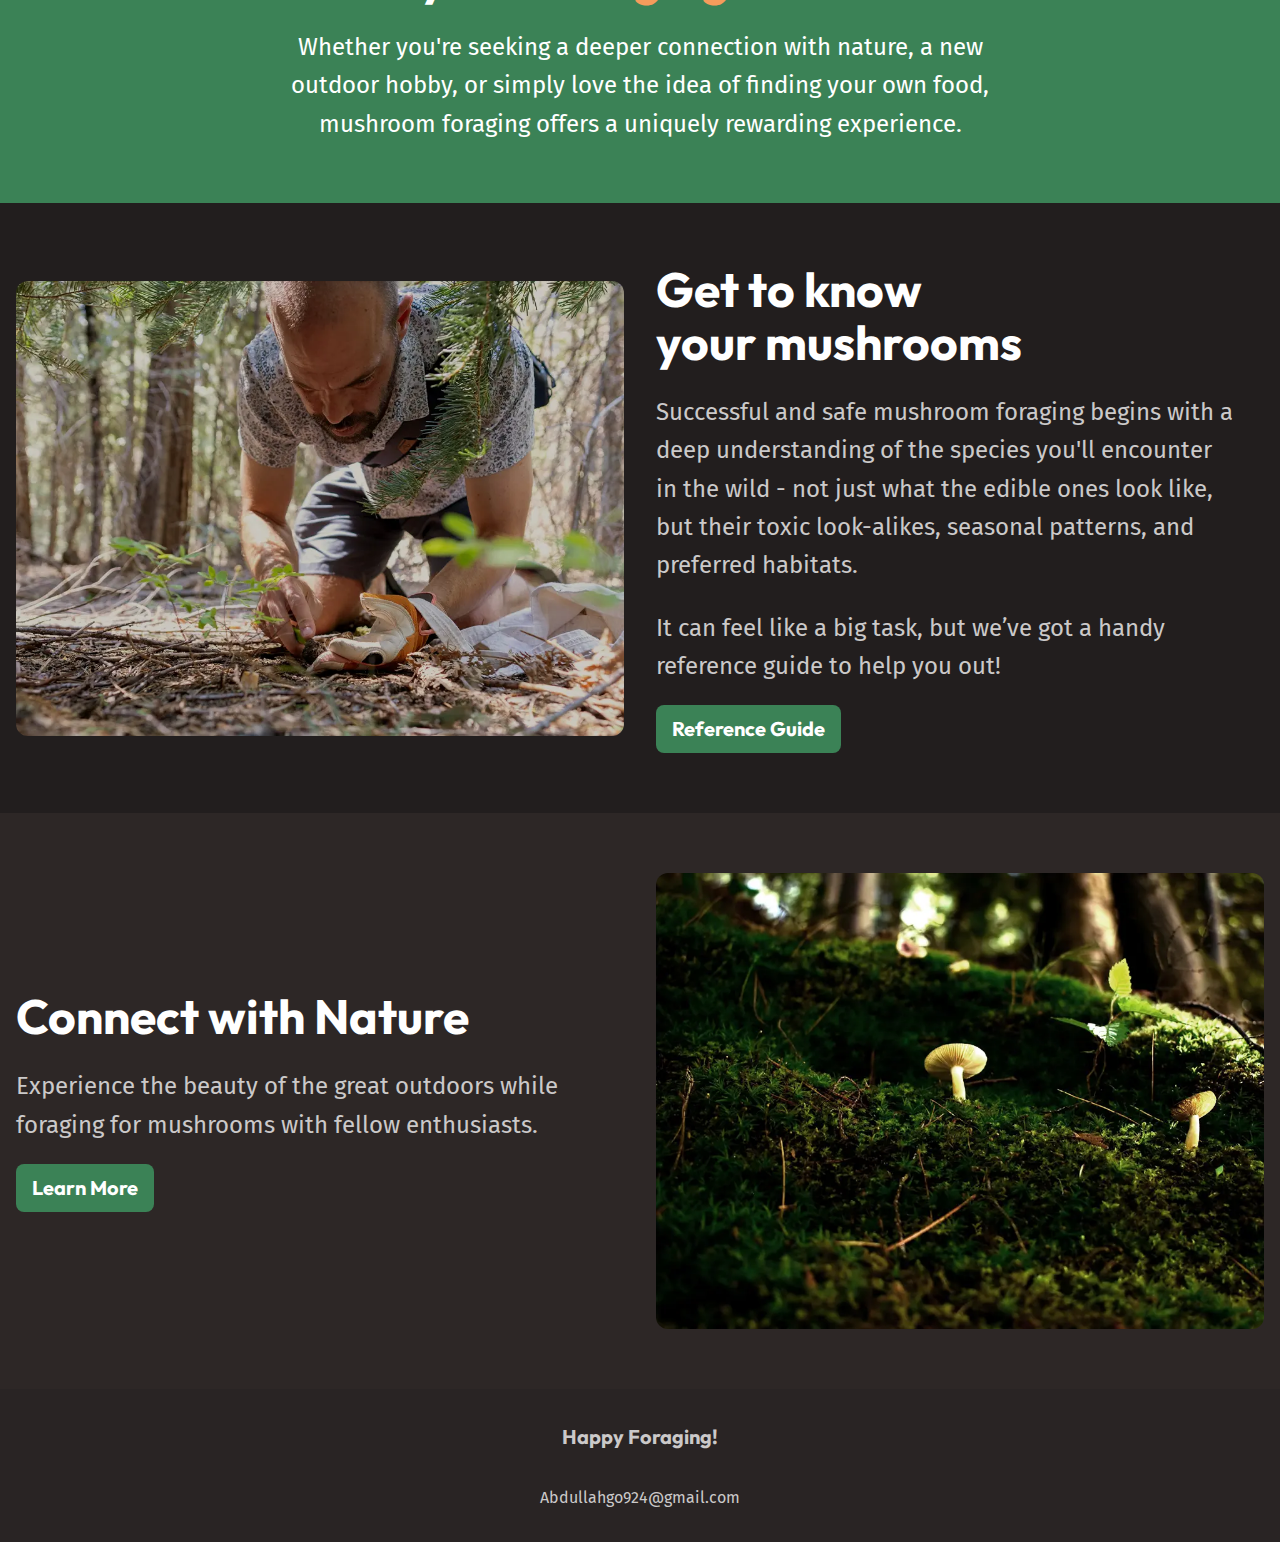
==== commit 417a1329: "Add Functionality to humburger menu" ====
--- a/index.html
+++ b/index.html
@@ -18,7 +18,9 @@
         <div class="site-header__inner">
           <img src="/assets/fungi-finders.svg" alt="Fungi Finders" />
 
-          <button aria-controls="primary-nav" aria-expanded="false">
+          <button 
+          aria-controls="primary-nav" 
+          aria-expanded="false">
             <span class="visually-hidden">Menu</span>
             <img src="/assets/hamburger.svg" alt="humburger menu">
           </button>
@@ -201,5 +203,7 @@
       <p class="site-footer__title">Happy Foraging!</p>
       <a href="mailto:Abdullahgo924@gmail.com">Abdullahgo924@gmail.com</a>
     </footer>
+
+    <script src="/js/script.js" defer></script>
   </body>
 </html>
--- a/css/style.css
+++ b/css/style.css
@@ -191,14 +191,14 @@
     color: var(--text-brand-light);
   }
 
-  img {
+  img:not([src$=".svg"]) {
     border-radius: var(--border-radius-3);
   }
 }
 
 @layer layout {
-  
-  .flow > * + * { /* ==    > :not(:first-child)     */
+  .flow > * + * {
+    /* ==    > :not(:first-child)     */
     margin-top: var(--flow-spacer, 1em);
   }
 
@@ -210,7 +210,7 @@
   .equal-columns {
     display: grid;
     gap: var(--equal-columns-gap, 1rem); /* if we don't have one */
-    align-items: var(--equal-columns-vertical-alignment, stretch); 
+    align-items: var(--equal-columns-vertical-alignment, stretch);
 
     @media (width > 760px) {
       grid-auto-flow: column;
@@ -282,16 +282,70 @@
   }
   .site-header__inner {
     display: flex;
-    gap: .5rem 1rem;
+    gap: 0.5rem 1rem;
     flex-wrap: wrap;
     justify-content: space-between;
+  }
+
+  [aria-controls="primary-nav"] {
+    z-index: 100;
+    cursor: pointer;
+    background: transparent;
+    border: 0;
+  }
+
+  [aria-controls="primary-nav"] {
+    display: none;
   }
 
   .primary-navigation {
     ul {
       display: flex;
       flex-wrap: wrap;
-      gap: .5rem 1rem;
+      gap: 0.5rem 1rem;
+    }
+
+    a {
+      text-decoration: none;
+    }
+
+    @media (width < 760px) {
+      display: none;
+      position: absolute;
+      z-index: 10;
+      top: 0;
+      right: 0;
+      font-size: var(--font-size-lg);
+      font-weight: 700;
+      font-family: var(--ff-heading);
+      background-color: var(--background-accent-main);
+      padding: 2rem;
+      border-radius: 0 0 0 var(--border-radius-3);
+
+      ul {
+        gap: 0;
+        flex-direction: column;
+      }
+
+      li + li {
+        margin-block-start: 1.5rem; /* margin-bottom */
+        padding-block-start: 1.5rem;
+        border-top: 2px solid var(--background-accent-light);
+      }
+
+      /* [aria-expanded="true"] + & {
+        display: block;
+      } */
+    }
+  }
+
+  @media (width < 760px) {
+    [aria-controls="primary-nav"] {
+      display: block;
+    }
+
+    [aria-expanded="true"] + .primary-navigation {
+      display: block;
     }
   }
 
@@ -307,7 +361,8 @@
       color: var(--text-main);
     }
 
-    a:hover, a:focus-visible {
+    a:hover,
+    a:focus-visible {
       color: var(--text-brand-light);
     }
   }
@@ -342,8 +397,8 @@
     gap: var(--car-gap, 1rem);
     padding: 1rem;
     background-color: var(--background-light);
-    border-radius: var(--border-radius-3);  
-    
+    border-radius: var(--border-radius-3);
+
     img {
       border-radius: var(--border-radius-2);
     }
@@ -365,15 +420,15 @@
     font-size: var(--font-size-md);
     text-decoration: none;
     cursor: pointer;
-    padding: .5rem 1rem;
+    padding: 0.5rem 1rem;
     background-color: var(--background-accent-main);
     font-family: var(--ff-heading);
     font-weight: 700;
     border-radius: var(--border-radius-2);
-    
-  }
-
-  .button:hover, .button:focus-visible {
+  }
+
+  .button:hover,
+  .button:focus-visible {
     color: var(--text-high-contrast);
     background-color: var(--background-accent-light);
   }
